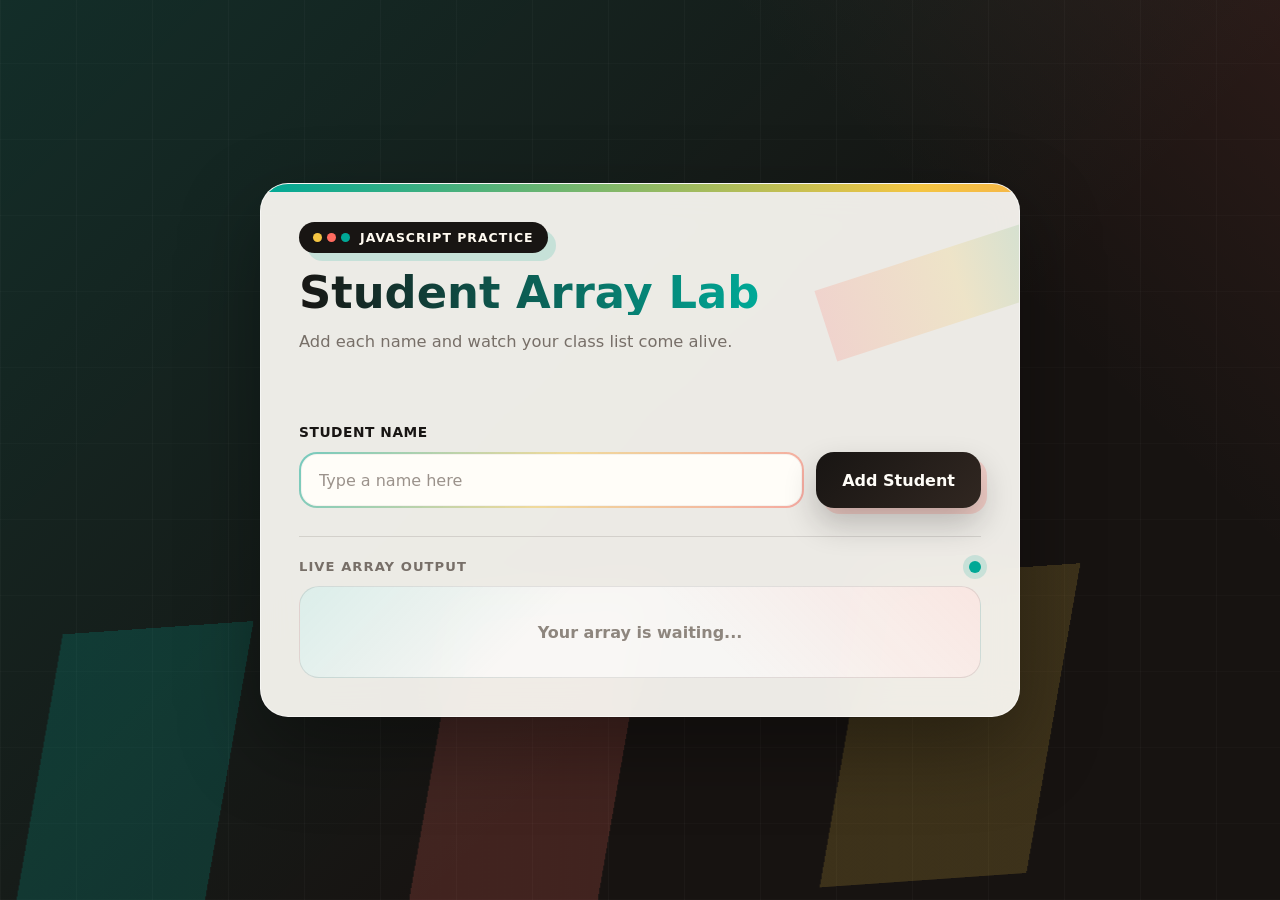
==== index.html @ b0fa042e "Add initial implementation of Student Array Lab with HTML, CSS, and JavaScript" ====
<!DOCTYPE html>
<html lang="en">

<head>
    <meta charset="UTF-8">
    <meta name="viewport" content="width=device-width, initial-scale=1.0">
    <title>Student Array Lab</title>
    <link rel="stylesheet" href="style.css">
</head>

<body>
    <main class="page">
        <section class="app-shell" aria-labelledby="pageTitle">
            <div class="title-block">
                <span class="eyebrow">JavaScript Practice</span>
                <h1 id="pageTitle">Student Array Lab</h1>
                <p>Add each name and watch your class list come alive.</p>
            </div>

            <div class="entry-panel">
                <div id="errorMessage" aria-live="polite"></div>

                <div class="input-row">
                    <label for="student">Student name</label>
                    <input type="text" id="student" placeholder="Type a name here">
                    <button type="button" onclick="addStudent()">Add Student</button>
                </div>
            </div>

            <div class="list-panel">
                <div class="list-header">
                    <span>Live Array Output</span>
                    <span class="status-dot"></span>
                </div>
                <table id="show" aria-label="Added students"></table>
            </div>
        </section>
    </main>

    <script src="script.js"></script>
</body>

</html>
---- style.css ----
* {
    margin: 0;
    padding: 0;
    box-sizing: border-box;
}

:root {
    --ink: #181513;
    --muted: #776f68;
    --paper: #fffdf8;
    --panel: rgba(255, 253, 248, 0.92);
    --teal: #00a896;
    --coral: #ff6b5f;
    --gold: #f4c542;
    --violet: #6c4dd4;
    --line: rgba(24, 21, 19, 0.12);
}

body {
    min-height: 100vh;
    color: var(--ink);
    font-family: Inter, ui-sans-serif, system-ui, -apple-system, BlinkMacSystemFont, "Segoe UI", Arial, sans-serif;
    background:
        linear-gradient(135deg, rgba(0, 168, 150, 0.18), transparent 34%),
        linear-gradient(225deg, rgba(255, 107, 95, 0.2), transparent 38%),
        linear-gradient(315deg, rgba(244, 197, 66, 0.22), transparent 32%),
        #171311;
    background-size: 180% 180%, 160% 160%, 150% 150%, auto;
    overflow-x: hidden;
    animation: ambientShift 14s ease-in-out infinite alternate;
}

body::before {
    content: "";
    position: fixed;
    inset: 0;
    pointer-events: none;
    background:
        repeating-linear-gradient(90deg, rgba(255, 255, 255, 0.05) 0 1px, transparent 1px 76px),
        repeating-linear-gradient(0deg, rgba(255, 255, 255, 0.04) 0 1px, transparent 1px 76px);
    opacity: 0.55;
    animation: gridDrift 18s linear infinite;
}

body::after {
    content: "";
    position: fixed;
    inset: auto -10% 0 -10%;
    height: 34vh;
    pointer-events: none;
    background:
        linear-gradient(100deg, transparent 0 12%, rgba(0, 168, 150, 0.4) 12% 24%, transparent 24% 37%, rgba(255, 107, 95, 0.36) 37% 49%, transparent 49% 63%, rgba(244, 197, 66, 0.34) 63% 76%, transparent 76% 100%);
    opacity: 0.5;
    transform: skewY(-4deg);
    animation: ribbonFloat 8s ease-in-out infinite alternate;
}

.page {
    min-height: 100vh;
    display: grid;
    place-items: center;
    padding: 48px 20px;
    position: relative;
    z-index: 1;
}

.app-shell {
    width: min(760px, 100%);
    position: relative;
    overflow: hidden;
    padding: 38px;
    border: 1px solid rgba(255, 255, 255, 0.56);
    border-radius: 28px;
    background: var(--panel);
    box-shadow: 0 30px 80px rgba(0, 0, 0, 0.34);
    backdrop-filter: blur(18px);
    animation: riseIn 700ms ease both;
}

.app-shell::before {
    content: "";
    position: absolute;
    inset: 0;
    height: 8px;
    background: linear-gradient(90deg, var(--teal), var(--gold), var(--coral), var(--violet));
    background-size: 260% 100%;
    animation: spectrumSlide 4s linear infinite;
}

.app-shell::after {
    content: "";
    position: absolute;
    right: -80px;
    top: 62px;
    width: 280px;
    height: 74px;
    background: linear-gradient(90deg, var(--coral), var(--gold), var(--teal));
    opacity: 0.18;
    transform: rotate(-18deg);
    animation: accentFloat 5s ease-in-out infinite alternate;
}

.title-block {
    position: relative;
    z-index: 1;
    max-width: 570px;
    animation: fadeLift 680ms ease both 120ms;
}

.eyebrow {
    display: inline-flex;
    align-items: center;
    gap: 10px;
    margin-bottom: 18px;
    color: #fffaf0;
    background: var(--ink);
    border-radius: 999px;
    padding: 8px 14px;
    font-size: 0.78rem;
    font-weight: 800;
    letter-spacing: 0.08em;
    text-transform: uppercase;
    box-shadow: 8px 8px 0 rgba(0, 168, 150, 0.16);
    animation: badgePulse 3s ease-in-out infinite;
}

.eyebrow::before {
    content: "";
    width: 9px;
    height: 9px;
    border-radius: 50%;
    background: var(--gold);
    box-shadow: 14px 0 0 var(--coral), 28px 0 0 var(--teal);
    margin-right: 28px;
}

h1 {
    font-size: 2.8rem;
    line-height: 1;
    letter-spacing: 0;
    color: var(--ink);
    background: linear-gradient(90deg, var(--ink), var(--teal), var(--coral), var(--ink));
    background-size: 240% 100%;
    -webkit-background-clip: text;
    background-clip: text;
    -webkit-text-fill-color: transparent;
    animation: titleGlow 7s ease-in-out infinite alternate;
}

.title-block p {
    margin-top: 14px;
    color: var(--muted);
    font-size: 1.02rem;
    line-height: 1.6;
}

.entry-panel {
    position: relative;
    z-index: 1;
    margin-top: 34px;
    animation: fadeLift 680ms ease both 240ms;
}

#errorMessage {
    min-height: 25px;
    margin-bottom: 10px;
    font-weight: 800;
    text-transform: capitalize;
}

#errorMessage:not(:empty) {
    animation: tinyShake 360ms ease;
}

.input-row {
    display: grid;
    grid-template-columns: 1fr auto;
    gap: 12px;
    align-items: end;
}

label {
    grid-column: 1 / -1;
    color: var(--ink);
    font-size: 0.86rem;
    font-weight: 800;
    letter-spacing: 0.04em;
    text-transform: uppercase;
}

input {
    width: 100%;
    min-height: 56px;
    border: 2px solid transparent;
    border-radius: 18px;
    outline: none;
    padding: 0 18px;
    color: var(--ink);
    background:
        linear-gradient(var(--paper), var(--paper)) padding-box,
        linear-gradient(120deg, rgba(0, 168, 150, 0.5), rgba(244, 197, 66, 0.45), rgba(255, 107, 95, 0.5)) border-box;
    box-shadow: inset 0 0 0 1px rgba(24, 21, 19, 0.04);
    font: inherit;
    transition: box-shadow 180ms ease, transform 180ms ease, background-color 180ms ease;
}

input::placeholder {
    color: #9b928b;
}

input:focus {
    transform: translateY(-2px);
    box-shadow: 0 16px 32px rgba(0, 168, 150, 0.18);
    animation: focusBreath 1.5s ease-in-out infinite alternate;
}

button {
    position: relative;
    overflow: hidden;
    min-height: 56px;
    border: 0;
    border-radius: 18px;
    padding: 0 26px;
    color: #fffdf8;
    background: linear-gradient(135deg, var(--ink), #312721);
    cursor: pointer;
    font: inherit;
    font-weight: 900;
    box-shadow: 0 16px 32px rgba(24, 21, 19, 0.24), 6px 6px 0 rgba(255, 107, 95, 0.22);
    transition: transform 180ms ease, box-shadow 180ms ease, filter 180ms ease;
}

button::before {
    content: "";
    position: absolute;
    inset: -40% auto -40% -70%;
    width: 45%;
    background: linear-gradient(90deg, transparent, rgba(255, 255, 255, 0.38), transparent);
    transform: skewX(-18deg);
}

button:hover {
    transform: translateY(-3px);
    filter: saturate(1.2);
    box-shadow: 0 20px 38px rgba(24, 21, 19, 0.3), 8px 8px 0 rgba(0, 168, 150, 0.22);
}

button:hover::before {
    animation: buttonShine 720ms ease;
}

button:active {
    transform: translateY(0);
}

.list-panel {
    position: relative;
    z-index: 1;
    margin-top: 28px;
    border-top: 1px solid var(--line);
    padding-top: 22px;
    animation: fadeLift 680ms ease both 360ms;
}

.list-header {
    display: flex;
    align-items: center;
    justify-content: space-between;
    gap: 16px;
    margin-bottom: 12px;
    color: var(--muted);
    font-size: 0.82rem;
    font-weight: 900;
    letter-spacing: 0.08em;
    text-transform: uppercase;
}

.status-dot {
    width: 12px;
    height: 12px;
    border-radius: 50%;
    background: var(--teal);
    box-shadow: 0 0 0 6px rgba(0, 168, 150, 0.16);
    animation: livePulse 1.8s ease-in-out infinite;
}

#show {
    width: 100%;
    min-height: 92px;
    display: grid;
    align-items: center;
    overflow: hidden;
    border-collapse: collapse;
    border: 1px solid rgba(24, 21, 19, 0.1);
    border-radius: 20px;
    background:
        linear-gradient(135deg, rgba(0, 168, 150, 0.11), transparent 36%),
        linear-gradient(225deg, rgba(255, 107, 95, 0.12), transparent 42%),
        rgba(255, 255, 255, 0.58);
}

#show:empty::before {
    content: "Your array is waiting...";
    padding: 28px;
    color: #8e867e;
    font-weight: 800;
    text-align: center;
    animation: waitingFade 2.4s ease-in-out infinite;
}

#show tbody,
#show tr {
    display: block;
    width: 100%;
}

#show td {
    display: block;
    width: 100%;
    padding: 26px;
    color: var(--ink);
    font-size: 1.05rem;
    font-weight: 800;
    line-height: 1.7;
    overflow-wrap: anywhere;
    word-break: break-word;
    animation: resultPop 360ms ease both;
}

@keyframes ambientShift {
    0% {
        background-position: 0% 30%, 100% 20%, 50% 100%, 0 0;
    }

    100% {
        background-position: 100% 70%, 0% 80%, 20% 20%, 0 0;
    }
}

@keyframes gridDrift {
    to {
        background-position: 76px 0, 0 76px;
    }
}

@keyframes ribbonFloat {
    to {
        transform: translateY(-18px) skewY(-4deg);
    }
}

@keyframes riseIn {
    from {
        opacity: 0;
        transform: translateY(24px) scale(0.98);
    }

    to {
        opacity: 1;
        transform: translateY(0) scale(1);
    }
}

@keyframes fadeLift {
    from {
        opacity: 0;
        transform: translateY(18px);
    }

    to {
        opacity: 1;
        transform: translateY(0);
    }
}

@keyframes spectrumSlide {
    to {
        background-position: 260% 0;
    }
}

@keyframes accentFloat {
    to {
        transform: translate(-18px, 10px) rotate(-18deg);
    }
}

@keyframes badgePulse {
    50% {
        box-shadow: 8px 8px 0 rgba(0, 168, 150, 0.25), 0 0 24px rgba(244, 197, 66, 0.22);
    }
}

@keyframes titleGlow {
    to {
        background-position: 100% 0;
    }
}

@keyframes tinyShake {
    25% {
        transform: translateX(-4px);
    }

    50% {
        transform: translateX(4px);
    }

    75% {
        transform: translateX(-2px);
    }
}

@keyframes focusBreath {
    to {
        box-shadow: 0 18px 36px rgba(0, 168, 150, 0.24), 0 0 0 5px rgba(0, 168, 150, 0.1);
    }
}

@keyframes buttonShine {
    to {
        left: 130%;
    }
}

@keyframes livePulse {
    50% {
        transform: scale(1.18);
        box-shadow: 0 0 0 9px rgba(0, 168, 150, 0.08), 0 0 18px rgba(0, 168, 150, 0.45);
    }
}

@keyframes waitingFade {
    50% {
        opacity: 0.56;
    }
}

@keyframes resultPop {
    from {
        opacity: 0;
        transform: translateY(10px) scale(0.98);
    }

    to {
        opacity: 1;
        transform: translateY(0) scale(1);
    }
}

@media (max-width: 640px) {
    .page {
        padding: 24px 14px;
    }

    .app-shell {
        padding: 30px 20px;
        border-radius: 22px;
    }

    h1 {
        font-size: 2.1rem;
    }

    .input-row {
        grid-template-columns: 1fr;
    }

    button {
        width: 100%;
    }
}

@media (prefers-reduced-motion: reduce) {
    *,
    *::before,
    *::after {
        scroll-behavior: auto !important;
        animation-duration: 1ms !important;
        animation-iteration-count: 1 !important;
        transition-duration: 1ms !important;
    }
}
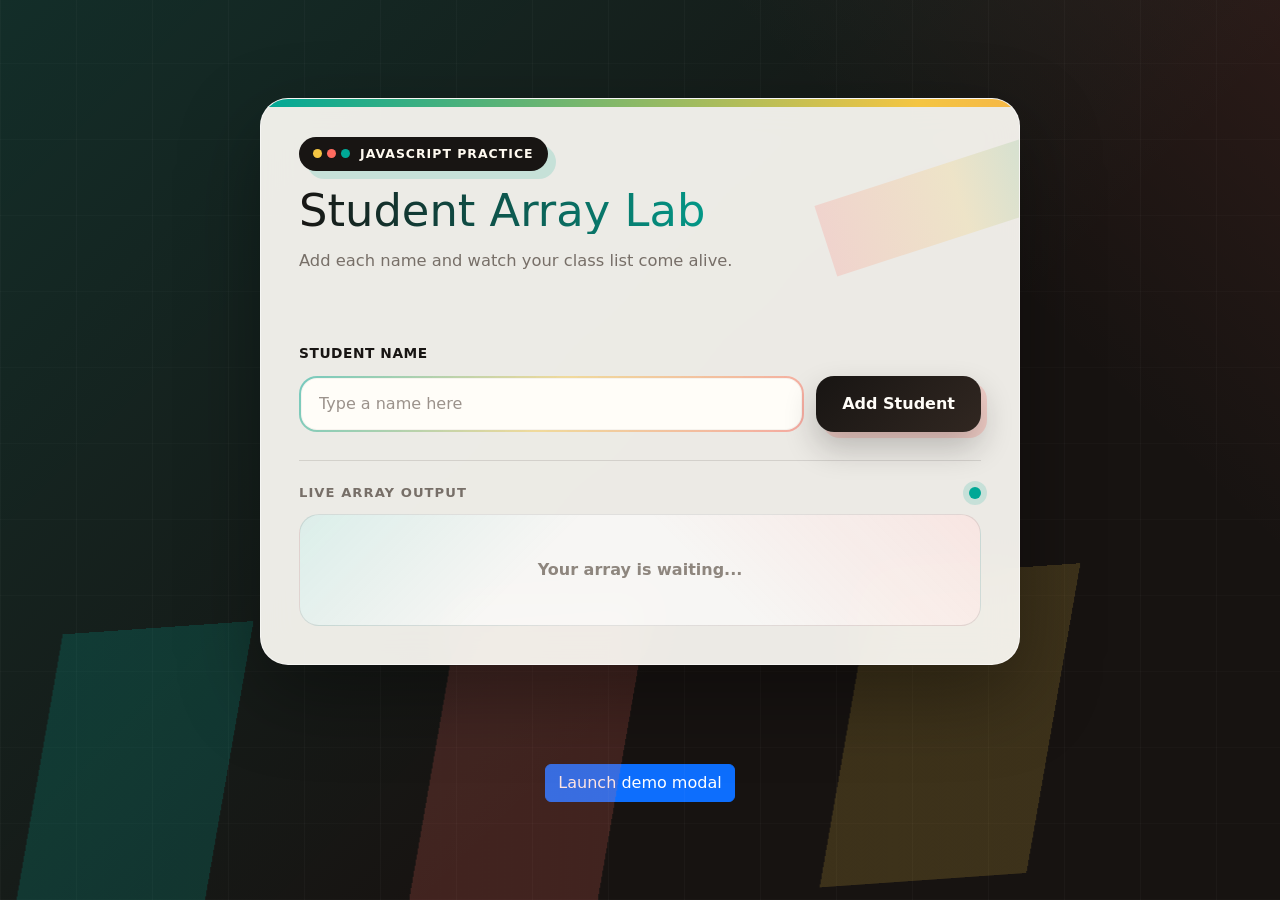
==== commit 9c597078: "feat: implement persistent CRUD operations for student list with local storage and modal-based editi" ====
--- a/index.html
+++ b/index.html
@@ -4,11 +4,13 @@
 <head>
     <meta charset="UTF-8">
     <meta name="viewport" content="width=device-width, initial-scale=1.0">
-    <title>Student Array Lab</title>
+    <title>Data Structure</title>
+    <link href="https://cdn.jsdelivr.net/npm/bootstrap@5.3.8/dist/css/bootstrap.min.css" rel="stylesheet"
+        integrity="sha384-sRIl4kxILFvY47J16cr9ZwB07vP4J8+LH7qKQnuqkuIAvNWLzeN8tE5YBujZqJLB" crossorigin="anonymous">
     <link rel="stylesheet" href="style.css">
 </head>
 
-<body>
+<body onload="showAll()">
     <main class="page">
         <section class="app-shell" aria-labelledby="pageTitle">
             <div class="title-block">
@@ -34,10 +36,45 @@
                 </div>
                 <table id="show" aria-label="Added students"></table>
             </div>
+
         </section>
+        <!-- Button trigger modal -->
+        <button type="button" class="btn btn-primary" data-bs-toggle="modal" data-bs-target="#exampleModal">
+            Launch demo modal
+        </button>
+
+        <!-- Modal -->
+        <div class="modal fade" id="exampleModal" tabindex="-1" aria-labelledby="exampleModalLabel" aria-hidden="true">
+            <div class="modal-dialog">
+                <div class="modal-content">
+                    <div class="modal-header">
+                        <h1 class="modal-title fs-5" id="exampleModalLabel">Edit Item</h1>
+                        <button type="button" class="btn-close" data-bs-dismiss="modal" aria-label="Close"></button>
+                    </div>
+                    <div class="modal-body">
+                        <input type="text" class="w-100 " id="editInput" placeholder="Type a name here">
+                        <p id="editError"></p>
+                    </div>
+                    <div class="modal-footer">
+                        <button type="button" class="btn btn-secondary" data-bs-dismiss="modal">Close</button>
+                        <button type="button" class="btn btn-primary" onclick="savedEdit()">Save changes</button>
+                    </div>
+                </div>
+            </div>
+        </div>
+
+
     </main>
 
+
+
+
+
+
+    <script src="https://cdn.jsdelivr.net/npm/bootstrap@5.3.8/dist/js/bootstrap.bundle.min.js"
+        integrity="sha384-FKyoEForCGlyvwx9Hj09JcYn3nv7wiPVlz7YYwJrWVcXK/BmnVDxM+D2scQbITxI"
+        crossorigin="anonymous"></script>
     <script src="script.js"></script>
 </body>
 
-</html>
+</html>
--- a/style.css
+++ b/style.css
@@ -60,13 +60,12 @@
     display: grid;
     place-items: center;
     padding: 48px 20px;
-    position: relative;
-    z-index: 1;
 }
 
 .app-shell {
     width: min(760px, 100%);
     position: relative;
+    z-index: 1;
     overflow: hidden;
     padding: 38px;
     border: 1px solid rgba(255, 255, 255, 0.56);
@@ -134,7 +133,7 @@
     margin-right: 28px;
 }
 
-h1 {
+.app-shell h1 {
     font-size: 2.8rem;
     line-height: 1;
     letter-spacing: 0;
@@ -179,7 +178,7 @@
     align-items: end;
 }
 
-label {
+.app-shell label {
     grid-column: 1 / -1;
     color: var(--ink);
     font-size: 0.86rem;
@@ -188,7 +187,7 @@
     text-transform: uppercase;
 }
 
-input {
+.app-shell input {
     width: 100%;
     min-height: 56px;
     border: 2px solid transparent;
@@ -204,17 +203,17 @@
     transition: box-shadow 180ms ease, transform 180ms ease, background-color 180ms ease;
 }
 
-input::placeholder {
+.app-shell input::placeholder {
     color: #9b928b;
 }
 
-input:focus {
+.app-shell input:focus {
     transform: translateY(-2px);
     box-shadow: 0 16px 32px rgba(0, 168, 150, 0.18);
     animation: focusBreath 1.5s ease-in-out infinite alternate;
 }
 
-button {
+.app-shell button {
     position: relative;
     overflow: hidden;
     min-height: 56px;
@@ -230,7 +229,7 @@
     transition: transform 180ms ease, box-shadow 180ms ease, filter 180ms ease;
 }
 
-button::before {
+.app-shell button::before {
     content: "";
     position: absolute;
     inset: -40% auto -40% -70%;
@@ -239,17 +238,17 @@
     transform: skewX(-18deg);
 }
 
-button:hover {
+.app-shell button:hover {
     transform: translateY(-3px);
     filter: saturate(1.2);
     box-shadow: 0 20px 38px rgba(24, 21, 19, 0.3), 8px 8px 0 rgba(0, 168, 150, 0.22);
 }
 
-button:hover::before {
+.app-shell button:hover::before {
     animation: buttonShine 720ms ease;
 }
 
-button:active {
+.app-shell button:active {
     transform: translateY(0);
 }
 
@@ -287,6 +286,7 @@
 #show {
     width: 100%;
     min-height: 92px;
+    padding: 15px;
     display: grid;
     align-items: center;
     overflow: hidden;
@@ -458,7 +458,7 @@
         border-radius: 22px;
     }
 
-    h1 {
+    .app-shell h1 {
         font-size: 2.1rem;
     }
 
@@ -466,7 +466,7 @@
         grid-template-columns: 1fr;
     }
 
-    button {
+    .app-shell button {
         width: 100%;
     }
 }
